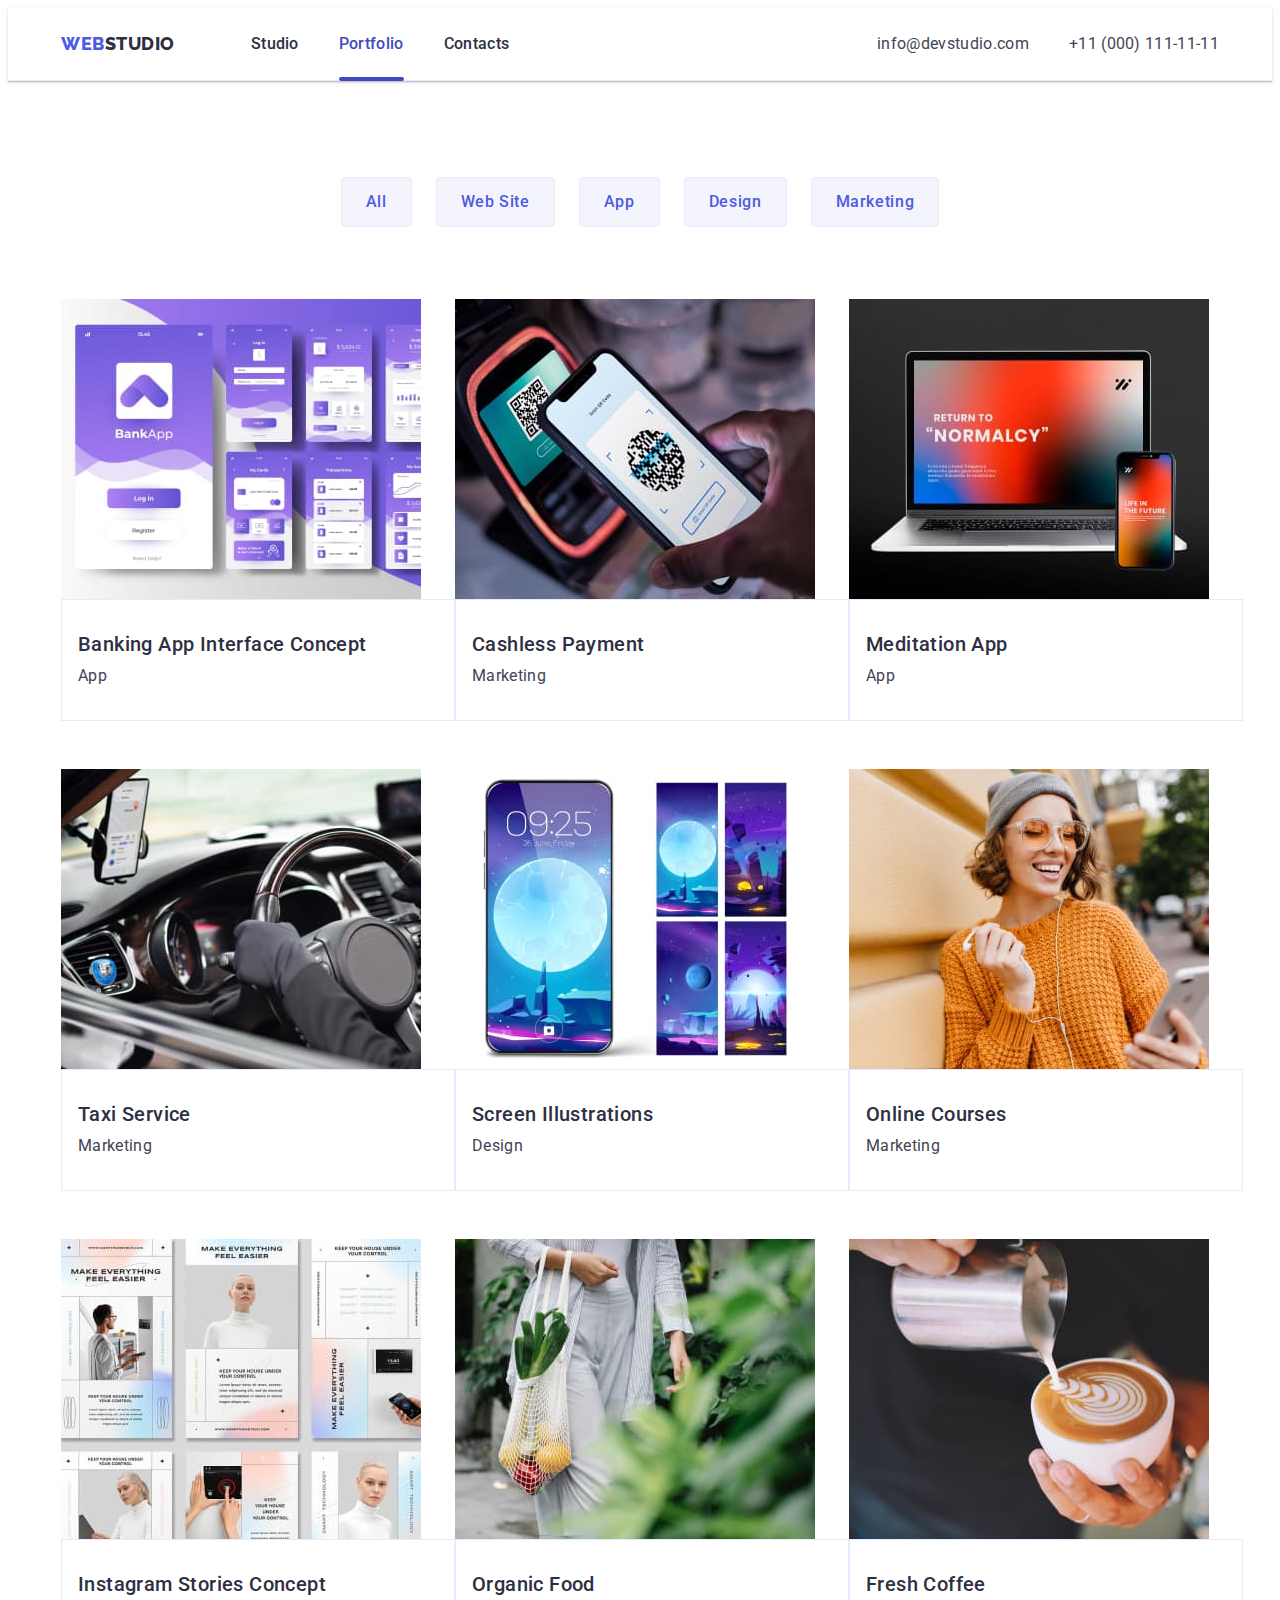
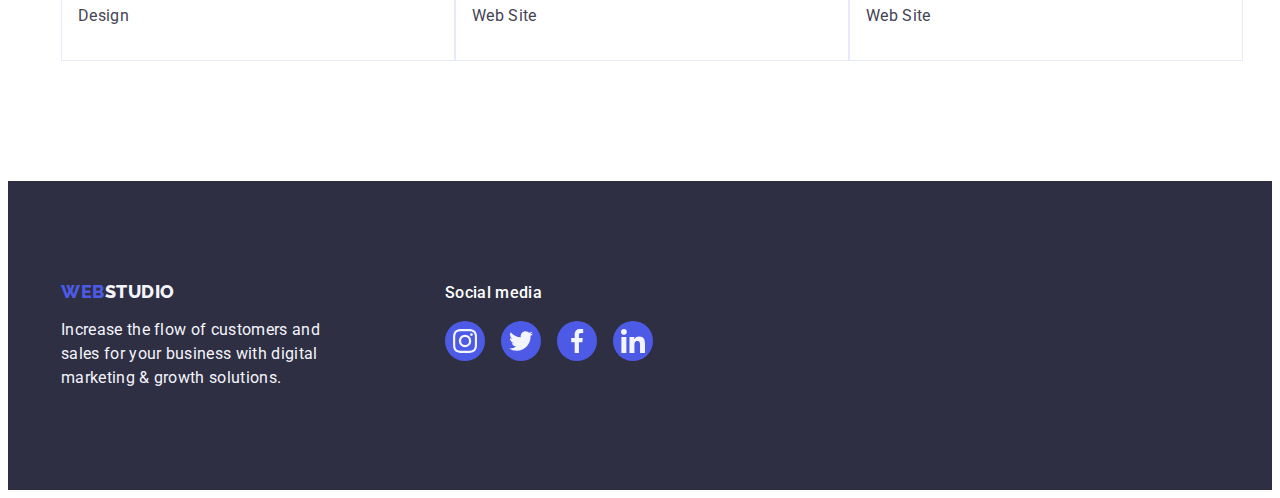
==== portfolio.html @ 0ab4fd33 "Initial commit" ====
<!DOCTYPE html>
<html lang="en">

<head>
    <meta charset="UTF-8">
    <meta http-equiv="X-UA-Compatible" content="IE=edge">
    <meta name="viewport" content="width=device-width, initial-scale=1.0">
    <title>Studio</title>
    <!-- Шрифти -->
    <link rel="preconnect" href="https://fonts.googleapis.com">
    <link rel="preconnect" href="https://fonts.gstatic.com" crossorigin>
    <link
        href="https://fonts.googleapis.com/css2?family=Raleway:wght@800&family=Roboto:wght@400;500;700;900&display=swap"
        rel="stylesheet">
    <!-- Нормалізатор стилів -->
    <link rel="stylesheet" href="https://cdnjs.cloudflare.com/ajax/libs/modern-normalize/2.0.0/modern-normalize.min.css"
        integrity="sha512-4xo8blKMVCiXpTaLzQSLSw3KFOVPWhm/TRtuPVc4WG6kUgjH6J03IBuG7JZPkcWMxJ5huwaBpOpnwYElP/m6wg=="
        crossorigin="anonymous" referrerpolicy="no-referrer">
    <link rel="stylesheet" href="./css/styles.css">
</head>

<body>
    <!-- HEADER -->
    <header class="header">
        <div class="container header-container">
            <nav class="header-navigation">
                <a class="logo-link link" href="./index.html">Web<span class="studio-logo">Studio</span></a>
                <ul class="navigation-list list">
                    <li class="navigation-item"><a class="navigation-link link" href="./index.html">Studio</a></li>
                    <li class="navigation-item"><a class="navigation-link link current"
                            href="./portfolio.html">Portfolio</a>
                    </li>
                    <li class="navigation-item"><a class="navigation-link link" href="">Contacts</a></li>
                </ul>
            </nav>
            <address class="address">
                <ul class="address-list list">
                    <li class="address-item"><a class="address-link link"
                            href="mailto:info@devstudio.com">info@devstudio.com</a>
                    </li>
                    <li class="address-item"><a class="address-link link" href="tel:+110001111111">+11 (000)
                            111-11-11</a>
                    </li>
                </ul>
            </address>
        </div>
    </header>

    <main>
        <section class="section-portfolio">
            <div class="container">
                <h1 class="visually-hidden">Our Portfolio</h1>
                <ul class="button-portfolio-list list">
                    <li class="button-portfolio-item"><button class="button-portfolio" type="button">All</button>
                    </li>
                    <li class="button-portfolio-item"><button class="button-portfolio" type="button">Web Site</button>
                    </li>
                    <li class="button-portfolio-item"><button class="button-portfolio" type="button">App</button>
                    </li>
                    <li class="button-portfolio-item"><button class="button-portfolio" type="button">Design</button>
                    </li>
                    <li class="button-portfolio-item"><button class="button-portfolio" type="button">Marketing</button>
                    </li>
                </ul>

                <!-- Portfolio projects list -->
                <ul class="portfolio-list list">
                    <li class="portfolio-item">
                        <a href="" class="portfolio-link link">
                            <div class="portfolio-cover-block">
                                <img src="./images/images-2/banking.jpg" alt="Banking App" width="360" height="300">
                                <p class="portfolio-cover-text">14 Stylish and User-Friendly App Design Concepts · Task
                                    Manager App · Calorie Tracker
                                    App
                                    · Exotic Fruit Ecommerce App ·
                                    Cloud Storage App</p>
                            </div>

                            <div class="portfolio-info">
                                <h2 class="portfolio-title">Banking App Interface Concept</h2>
                                <p class="portfolio-description">App</p>
                            </div>
                        </a>
                    </li>

                    <li class="portfolio-item">
                        <a href="" class="portfolio-link link">
                            <div class="portfolio-cover-block">
                                <img src="./images/images-2/cashless.jpg" alt="Cashless Payment" width="360"
                                    height="300">
                                <p class="portfolio-cover-text">14 Stylish and User-Friendly App Design Concepts · Task
                                    Manager App · Calorie Tracker
                                    App
                                    · Exotic Fruit Ecommerce App ·
                                    Cloud Storage App</p>
                            </div>

                            <div class="portfolio-info">
                                <h2 class="portfolio-title">Cashless Payment</h2>
                                <p class="portfolio-description">Marketing</p>
                            </div>
                        </a>
                    </li>

                    <li class="portfolio-item">
                        <a href="" class="portfolio-link link">
                            <div class="portfolio-cover-block">
                                <img src="./images/images-2/meditation.jpg" alt="Meditation App" width="360"
                                    height="300">
                                <p class="portfolio-cover-text">14 Stylish and User-Friendly App Design Concepts · Task
                                    Manager App · Calorie Tracker
                                    App
                                    · Exotic Fruit Ecommerce App ·
                                    Cloud Storage App</p>
                            </div>

                            <div class="portfolio-info">
                                <h2 class="portfolio-title">Meditation App</h2>
                                <p class="portfolio-description">App</p>
                            </div>
                        </a>
                    </li>

                    <li class="portfolio-item">
                        <a href="" class="portfolio-link link">
                            <div class="portfolio-cover-block">
                                <img src="./images/images-2/taxi.jpg" alt="Taxi Service" width="360" height="300">
                                <p class="portfolio-cover-text">14 Stylish and User-Friendly App Design Concepts · Task
                                    Manager App · Calorie Tracker
                                    App
                                    · Exotic Fruit Ecommerce App ·
                                    Cloud Storage App</p>
                            </div>

                            <div class="portfolio-info">
                                <h2 class="portfolio-title">Taxi Service</h2>
                                <p class="portfolio-description">Marketing</p>
                            </div>
                        </a>
                    </li>

                    <li class="portfolio-item">
                        <a href="" class="portfolio-link link">
                            <div class="portfolio-cover-block">
                                <img src="./images/images-2/screen.jpg" alt="Screen Illustrations" width="360"
                                    height="300">
                                <p class="portfolio-cover-text">14 Stylish and User-Friendly App Design Concepts · Task
                                    Manager App · Calorie Tracker
                                    App
                                    · Exotic Fruit Ecommerce App ·
                                    Cloud Storage App</p>
                            </div>

                            <div class="portfolio-info">
                                <h2 class="portfolio-title">Screen Illustrations</h2>
                                <p class="portfolio-description">Design</p>
                            </div>
                        </a>
                    </li>

                    <li class="portfolio-item">
                        <a href="" class="portfolio-link link">
                            <div class="portfolio-cover-block">
                                <img src="./images/images-2/online.jpg" alt="Online Courses" width="360" height="300">
                                <p class="portfolio-cover-text">14 Stylish and User-Friendly App Design Concepts · Task
                                    Manager App · Calorie Tracker
                                    App
                                    · Exotic Fruit Ecommerce App ·
                                    Cloud Storage App</p>
                            </div>

                            <div class="portfolio-info">
                                <h2 class="portfolio-title">Online Courses</h2>
                                <p class="portfolio-description">Marketing</p>
                            </div>
                        </a>
                    </li>

                    <li class="portfolio-item">
                        <a href="" class="portfolio-link link">
                            <div class="portfolio-cover-block">
                                <img src="./images/images-2/instagram-stories.jpg" alt="Instagram Stories Concept"
                                    width="360" height="300">
                                <p class="portfolio-cover-text">14 Stylish and User-Friendly App Design Concepts · Task
                                    Manager App · Calorie Tracker
                                    App
                                    · Exotic Fruit Ecommerce App ·
                                    Cloud Storage App</p>
                            </div>

                            <div class="portfolio-info">
                                <h2 class="portfolio-title">Instagram Stories Concept</h2>
                                <p class="portfolio-description">Design</p>
                            </div>
                        </a>
                    </li>

                    <li class="portfolio-item">
                        <a href="" class="portfolio-link link">
                            <div class="portfolio-cover-block">
                                <img src="./images/images-2/organic-food.jpg" alt="Organic Food" width="360"
                                    height="300">
                                <p class="portfolio-cover-text">14 Stylish and User-Friendly App Design Concepts · Task
                                    Manager App · Calorie Tracker
                                    App
                                    · Exotic Fruit Ecommerce App ·
                                    Cloud Storage App</p>
                            </div>

                            <div class="portfolio-info">
                                <h2 class="portfolio-title">Organic Food</h2>
                                <p class="portfolio-description">Web Site</p>
                            </div>
                        </a>
                    </li>

                    <li class="portfolio-item">
                        <a href="" class="portfolio-link link">
                            <div class="portfolio-cover-block">
                                <img src="./images/images-2/fresh-coffee.jpg" alt="Fresh Coffeed" width="360"
                                    height="300">
                                <p class="portfolio-cover-text">14 Stylish and User-Friendly App Design Concepts · Task
                                    Manager App · Calorie Tracker
                                    App
                                    · Exotic Fruit Ecommerce App ·
                                    Cloud Storage App</p>
                            </div>

                            <div class="portfolio-info">
                                <h2 class="portfolio-title">Fresh Coffee</h2>
                                <p class="portfolio-description">Web Site</p>
                            </div>
                        </a>
                    </li>
                </ul>
            </div>
        </section>
    </main>

    <footer class="footer">
        <div class="container footer-container">
            <div class="footer-box">
                <a class="logo-footer-link link" href="./index.html">Web<span
                        class="studio-logo-footer">Studio</span></a>
                <p class="text-footer">
                    Increase the flow of customers and
                    sales for your business with digital
                    marketing & growth solutions.
                </p>
            </div>


            <div class="footer-icons-container">
                <p class="footer-subtitle">Social media</p>
                <ul class="footer-media-list list">
                    <li class="footer-item">
                        <a class="footer-link link" href="">
                            <svg class="footer-icons" width="24" height="24">
                                <use href="./images/icons.svg#icon-instagram"></use>
                            </svg>
                        </a>
                    </li>
                    <li class="footer-item">
                        <a class="footer-link link" href="">
                            <svg class="footer-icons" width="24" height="24">
                                <use href="./images/icons.svg#icon-twitter"></use>
                            </svg>
                        </a>
                    </li>
                    <li class="footer-item">
                        <a class="footer-link link" href="">
                            <svg class="footer-icons" width="24" height="24">
                                <use href="./images/icons.svg#icon-facebook"></use>
                            </svg>
                        </a>
                    </li>
                    <li class="footer-item">
                        <a class="footer-link link" href="">
                            <svg class="footer-icons" width="24" height="24">
                                <use href="./images/icons.svg#icon-linkedin"></use>
                            </svg>
                        </a>
                    </li>
                </ul>
            </div>
        </div>
    </footer>

</body>

</html>
---- css/styles.css ----
:root {
  --primary-color: #4d5ae5;
  --ocean-color: #404bbf;
  --navy-blue-color: #2e2f42;
  --body-text-color: #434455;
  --white-color: #ffffff;
  --cloud-color: #f4f4fd;
  --accent-color: #e7e9fc;
}

body {
  font-family: "Roboto", sans-serif;
  color: var(--body-text-color);
  background-color: var(--white-color);
}
.link {
  text-decoration: none;
}
.list {
  list-style: none;
}
p,
h1,
h2,
h3,
h4,
h5,
h6 {
  margin-top: 0;
  margin-bottom: 0;
}
ul {
  margin-top: 0;
  margin-bottom: 0;
  padding-left: 0;
}
img {
  display: block;
  max-width: 100%;
}
.container {
  width: 100%;
  max-width: 1158px;
  padding-left: 15px;
  padding-right: 15px;
  margin: 0 auto;
}
/*---------------------------------Header--------------------------------*/
.header {
  border-bottom: 1px solid #e7e9fc;
  height: 72px;
  box-shadow: 0px 2px 1px rgba(46, 47, 66, 0.08),
    0px 1px 1px rgba(46, 47, 66, 0.16), 0px 1px 6px rgba(46, 47, 66, 0.08);
}
.header-container {
  display: flex;
  align-items: center;
}
.header-navigation {
  display: flex;
  align-items: center;
  margin-right: auto;
}
.logo-link {
  font-family: "Raleway", sans-serif;
  text-transform: uppercase;
  color: var(--primary-color);
  font-weight: 800;
  font-size: 18px;
  line-height: 1.17;
  letter-spacing: 0.03em;
  margin-right: 76px;
}
.studio-logo {
  color: var(--navy-blue-color);
}
.navigation-list {
  display: flex;
  gap: 40px;
}
.navigation-link {
  font-weight: 500;
  font-size: 16px;
  line-height: 1.5;
  color: var(--navy-blue-color);
  letter-spacing: 0.02em;
  padding: 24px 0;
  display: block;
  transition: color 250ms cubic-bezier(0.4, 0, 0.2, 1);
}
.navigation-link:hover,
.navigation-link:focus {
  color: var(--ocean-color);
}
.current {
  position: relative;
  color: var(--ocean-color);
}
.current::after {
  content: "";
  position: absolute;
  left: 0;
  bottom: -1px;
  width: 100%;
  height: 4px;
  background-color: var(--ocean-color);
  border-radius: 2px;
}
.address {
  font-style: normal;
  display: flex;
  gap: 40px;
  padding: 24px 0;
}
.address-list {
  display: flex;
  gap: 40px;
}
.address-link {
  font-style: normal;
  font-size: 16px;
  line-height: 1.5;
  color: var(--body-text-color);
  letter-spacing: 0.02em;
  transition: color 250ms cubic-bezier(0.4, 0, 0.2, 1);
}
.address-link:hover,
.address-link:focus {
  color: var(--ocean-color);
}

/* ------------------------Main-------------------------- */
.section-one {
  background-color: var(--navy-blue-color);
  background-image: linear-gradient(
      rgba(46, 47, 66, 0.7),
      rgba(46, 47, 66, 0.7)
    ),
    url(../images/people-office.jpg);
  background-repeat: no-repeat;
  background-position: center;
  background-size: cover;
  padding: 188px 0;
  height: 600px;
  max-width: 1440px;
  margin-left: auto;
  margin-right: auto;
}

.main-title {
  font-size: 56px;
  color: var(--white-color);
  line-height: 1.07;
  letter-spacing: 0.02em;
  text-align: center;
  max-width: 496px;
  margin-left: auto;
  margin-right: auto;
  margin-bottom: 48px;
}

.button-studio {
  font-family: "Roboto", sans-serif;
  font-weight: 500;
  background-color: var(--primary-color);
  line-height: 1.5;
  letter-spacing: 0.04em;
  color: var(--white-color);
  cursor: pointer;
  display: block;
  width: 169px;
  min-width: 169px;
  height: 56px;
  border: none;
  border-radius: 4px;
  margin-left: auto;
  margin-right: auto;
  transition: background-color 250ms cubic-bezier(0.4, 0, 0.2, 1);
}

.button-studio:hover,
.button-studio:focus {
  background-color: var(--ocean-color);
}

/* ----------------------SECTION_02----------------------- */
.section-two {
  padding: 120px 0;
}
.visually-hidden {
  position: absolute;
  width: 1px;
  height: 1px;
  margin: -1px;
  border: 0;
  padding: 0;
  white-space: nowrap;
  clip-path: inset(100%);
  clip: rect(0 0 0 0);
  overflow: hidden;
}
.features-list {
  display: flex;
  gap: 24px;
}
.features-list-item {
  width: calc((100% - 72px) / 4);
}
.main-fon-icon {
  display: flex;
  gap: 24px;
  max-width: 264px;
  height: 112px;
  background-color: var(--cloud-color);
  align-items: center;
  justify-content: center;
  margin-bottom: 8px;
  border-radius: 4px;
}
.features-icons {
}
.title-three {
  font-weight: 500;
  font-size: 20px;
  line-height: 1.2;
  color: var(--navy-blue-color);
  letter-spacing: 0.02em;
  margin-bottom: 8px;
}

.features-text {
  font-size: 16px;
  line-height: 1.5;
  color: var(--body-text-color);
  letter-spacing: 0.02em;
}

/* --------------------------------SECTION_03------------------------------- */
.section-tree {
  padding-bottom: 120px;
  text-align: center;
}
.title-two {
  font-size: 36px;
  text-transform: capitalize;
  color: var(--navy-blue-color);
  line-height: 1.11;
  letter-spacing: 0.02em;
  text-align: center;
  margin-bottom: 72px;
}
.our-work-list {
  display: flex;
  gap: 24px;
}
.our-work-item {
  width: calc((100% - 24px * 2) / 3);
}
/* ---------------------------------SECTION_04--------------------------------- */
.section-four {
  background-color: var(--cloud-color);
  padding: 120px 0;
}
.members-list {
  display: flex;
  gap: 24px;
}
.members-list-item {
  background-color: var(--white-color);
  width: calc((100% - 24px * 3) / 4);
  border-radius: 0px 0px 4px 4px;
  box-shadow: 0px 1px 6px rgba(46, 47, 66, 0.08),
    0px 1px 1px rgba(46, 47, 66, 0.16), 0px 2px 1px rgba(46, 47, 66, 0.08);
}
.members-list-box {
  padding: 32px 0;
}
.members-name {
  font-weight: 500;
  font-size: 20px;
  line-height: 1.2;
  color: var(--navy-blue-color);
  letter-spacing: 0.02em;
  text-align: center;
  margin-bottom: 8px;
}

.members-position {
  font-size: 16px;
  line-height: 1.5;
  color: var(--body-text-color);
  letter-spacing: 0.02em;
  text-align: center;
  /* margin-top: 8px; */
  margin-bottom: 8px;
}
.members-media-list {
  display: flex;
  gap: 24px;
  justify-content: center;
}
.members-item {
  height: 40px;
  width: 40px;
}
.media-link {
  height: 100%;
  width: 100%;
  background-color: var(--primary-color);
  border-radius: 50%;
  display: flex;
  text-align: center;
  justify-content: center;
  align-items: center;
  transition: background-color 250ms cubic-bezier(0.4, 0, 0.2, 1);
}
.media-link:hover,
.media-link:focus {
  background-color: var(--ocean-color);
}
.media-icons {
  fill: var(--cloud-color);
}
/* ----------------------------SECTION_05-------------------------------------- */
.section-five {
  padding: 120px 0;
}
.customers-list {
  display: flex;
  gap: 24px;
  justify-content: center;
}
.customers-link-item {
  height: 88px;
  width: 56px;
  width: calc((100% - 120px) / 6);
}
.customers-link {
  height: 100%;
  width: 100%;
  border: 1px solid #8e8f99;
  display: flex;
  text-align: center;
  justify-content: center;
  align-items: center;
  border: 1px solid #8e8f99;
  border-radius: 4px;
  background-color: var(--white-color);
  transition: border-color 250ms cubic-bezier(0.4, 0, 0.2, 1),
    color 250ms cubic-bezier(0.4, 0, 0.2, 1);
  color: #8e8f99;
}
.customers-link:hover,
.customers-link:focus {
  border: 1px solid var(--ocean-color);
  color: #404bbf;
}
.customers-link:hover .customers-icons,
.customers-link:focus .customers-icons {
  fill: var(--ocean-color);
}
.customers-icons {
  /* fill: #8e8f99; */
  transition: fill 250ms cubic-bezier(0.4, 0, 0.2, 1);
  fill: currentColor;
}
/* --------------------------------------FOOTER----------------------------------*/
.footer {
  background-color: var(--navy-blue-color);
  padding: 100px 0;
}
.footer-container {
  display: flex;
  align-items: baseline;
}
.footer-box {
  margin-right: 120px;
  /* display: flex; */
}
.logo-footer-link {
  font-family: "Raleway", sans-serif;
  font-weight: 800;
  font-size: 18px;
  line-height: 1.17;
  letter-spacing: 0.03em;
  text-transform: uppercase;
  color: var(--primary-color);
  display: flex;
  display: inline-block;
  margin-bottom: 16px;
}
.studio-logo-footer {
  color: var(--cloud-color);
}
.text-footer {
  font-size: 16px;
  line-height: 1.5;
  color: var(--cloud-color);
  letter-spacing: 0.02em;
  max-width: 264px;
}
.footer-icons-container {
  margin-right: 120px;
}
.footer-subtitle {
  font-weight: 500;
  font-size: 16px;
  line-height: 1.5;
  color: var(--white-color);
  letter-spacing: 0.02em;
  margin-bottom: 16px;
}
.footer-media-list {
  display: flex;
  gap: 16px;
  justify-content: center;
}
.footer-item {
  height: 40px;
  width: 40px;
}
.footer-link {
  height: 100%;
  width: 100%;
  background-color: var(--primary-color);
  border-radius: 50%;
  display: flex;
  text-align: center;
  justify-content: center;
  align-items: center;
  transition: background-color 250ms cubic-bezier(0.4, 0, 0.2, 1);
}
.footer-link:hover,
.footer-link:focus {
  background-color: #31d0aa;
}
.footer-icons {
  fill: var(--cloud-color);
}

/*------------------------------------------PORTFOLIO-------------------------------------*/
.section-portfolio {
  list-style: none;
  padding: 96px 0 120px 0;
}
.button-portfolio-list {
  display: flex;
  gap: 24px;
  margin-bottom: 72px;
  justify-content: center;
}
.button-portfolio {
  font-family: "Roboto", sans-serif;
  font-weight: 500;
  font-size: 16px;
  line-height: 1.5;
  letter-spacing: 0.04em;
  color: var(--primary-color);
  background-color: var(--cloud-color);
  cursor: pointer;
  border: 1px solid var(--accent-color);
  border-radius: 4px;
  padding: 12px 24px;
  transition: color 250ms cubic-bezier(0.4, 0, 0.2, 1),
    background-color 250ms cubic-bezier(0.4, 0, 0.2, 1),
    border-color 250ms cubic-bezier(0.4, 0, 0.2, 1),
    box-shadow 250ms cubic-bezier(0.4, 0, 0.2, 1);
}
.button-portfolio:hover,
.button-portfolio:focus {
  color: var(--white-color);
  background-color: var(--ocean-color);
  border: 1px solid transparent;
  box-shadow: 0px 3px 1px rgba(0, 0, 0, 0.1), 0px 2px 1px rgba(0, 0, 0, 0.08),
    0px 2px 2px rgba(0, 0, 0, 0.12);
}
/* <!--------------------------------------Portfolio projects list -----------------------------------> */
.portfolio-list {
  list-style: none;
  display: flex;
  flex-wrap: wrap;
  column-gap: 24px;
  row-gap: 48px;
}
.portfolio-item {
  width: calc((100% - 48px) / 3);
  background-color: var(--white-color);
}

.portfolio-item:hover .portfolio-cover-text {
  transform: translateY(0%);
}
.portfolio-link:focus .portfolio-cover-text {
  transform: translateY(0%);
}
.portfolio-link:hover,
.portfolio-link:focus {
  box-shadow: 0px 1px 6px rgba(46, 47, 66, 0.08),
    0px 1px 1px rgba(46, 47, 66, 0.16), 0px 2px 1px rgba(46, 47, 66, 0.08);
  border: 1px solid #e7e9fc;
}
.portfolio-link {
  display: block;
  /* box-shadow: 0px 1px 6px rgba(46, 47, 66, 0.08),
    0px 1px 1px rgba(46, 47, 66, 0.16), 0px 2px 1px rgba(46, 47, 66, 0.08);
  border: 1px solid #e7e9fc; */
  transition: box-shadow 250ms cubic-bezier(0.4, 0, 0.2, 1);
}

.portfolio-cover-block {
  position: relative;
  overflow: hidden;
}
.portfolio-cover-text {
  font-size: 16px;
  line-height: 1.5;
  letter-spacing: 0.02em;
  color: var(--cloud-color);
  background-color: var(--primary-color);
  position: absolute;
  top: 0;
  left: 0;
  padding: 40px 32px;
  transform: translateY(100%);
  transition: transform 250ms cubic-bezier(0.4, 0, 0.2, 1);
  width: 100%;
  height: 100%;
}
.portfolio-info {
  padding: 32px 16px;
  border: 1px solid var(--accent-color);
  width: 360px;
  border: 1px solid var(--accent-color);
  border-top: none;
  border: 1px solid #e7e9fc;
}
.portfolio-title {
  font-weight: 500;
  font-size: 20px;
  line-height: 1.2;
  color: var(--navy-blue-color);
  margin-bottom: 8px;
}

.portfolio-description {
  font-size: 16px;
  line-height: 1.5;
  color: var(--body-text-color);
  letter-spacing: 0.02em;
}
.portfolio-title {
  font-weight: 500;
  font-size: 20px;
  line-height: 1.2;
  letter-spacing: 0.02em;
  color: var(--navy-blue-color);
  margin-bottom: 8px;
}
/* <!-- Модальне вікно --> */
.backdrop {
  position: fixed;
  top: 0;
  z-index: 2;
  width: 100%;
  height: 100%;
  background-color: rgba(46, 47, 66, 0.4);
  transition: opacity 250ms cubic-bezier(0.4, 0, 0.2, 1),
    visibility 250ms cubic-bezier(0.4, 0, 0.2, 1);
}
.modal {
  position: absolute;
  top: 50%;
  left: 50%;
  transform: translate(-50%, -50%) scale(1);
  transition: transform 250ms cubic-bezier(0.4, 0, 0.2, 1);
  width: 408px;
  min-height: 584px;
  background-color: #fcfcfc;
  box-shadow: 0px 1px 1px rgba(0, 0, 0, 0.14), 0px 1px 3px rgba(0, 0, 0, 0.12),
    0px 2px 1px rgba(0, 0, 0, 0.2);
  border-radius: 4px;
  /* padding: 24px 360px 536px 24px; */
}
.backdrop.modal .is-hidden {
  transform: translate(-50%, -50%) scale(0);
}
.modal-button {
  position: absolute;
  right: 24px;
  top: 24px;
  width: 24px;
  height: 24px;
  border: 1px solid rgba(0, 0, 0, 0.1);
  background-color: transparent;
  border-radius: 50%;
  background-color: #e7e9fc;
  cursor: pointer;
  display: flex;
  align-items: center;
  justify-content: center;
  padding: 0;
  transition: background-color 250ms cubic-bezier(0.4, 0, 0.2, 1),
    border 250ms cubic-bezier(0.4, 0, 0.2, 1);
}
.modal-button:hover,
.modal-button:focus {
  background-color: var(--ocean-color);
  fill: var(--white-color);
  border: none;
}
.icon-modal {
  transition: fill 250ms cubic-bezier(0.4, 0, 0.2, 1);
}
.is-hidden {
  visibility: hidden;
  opacity: 0;
  pointer-events: none;
}
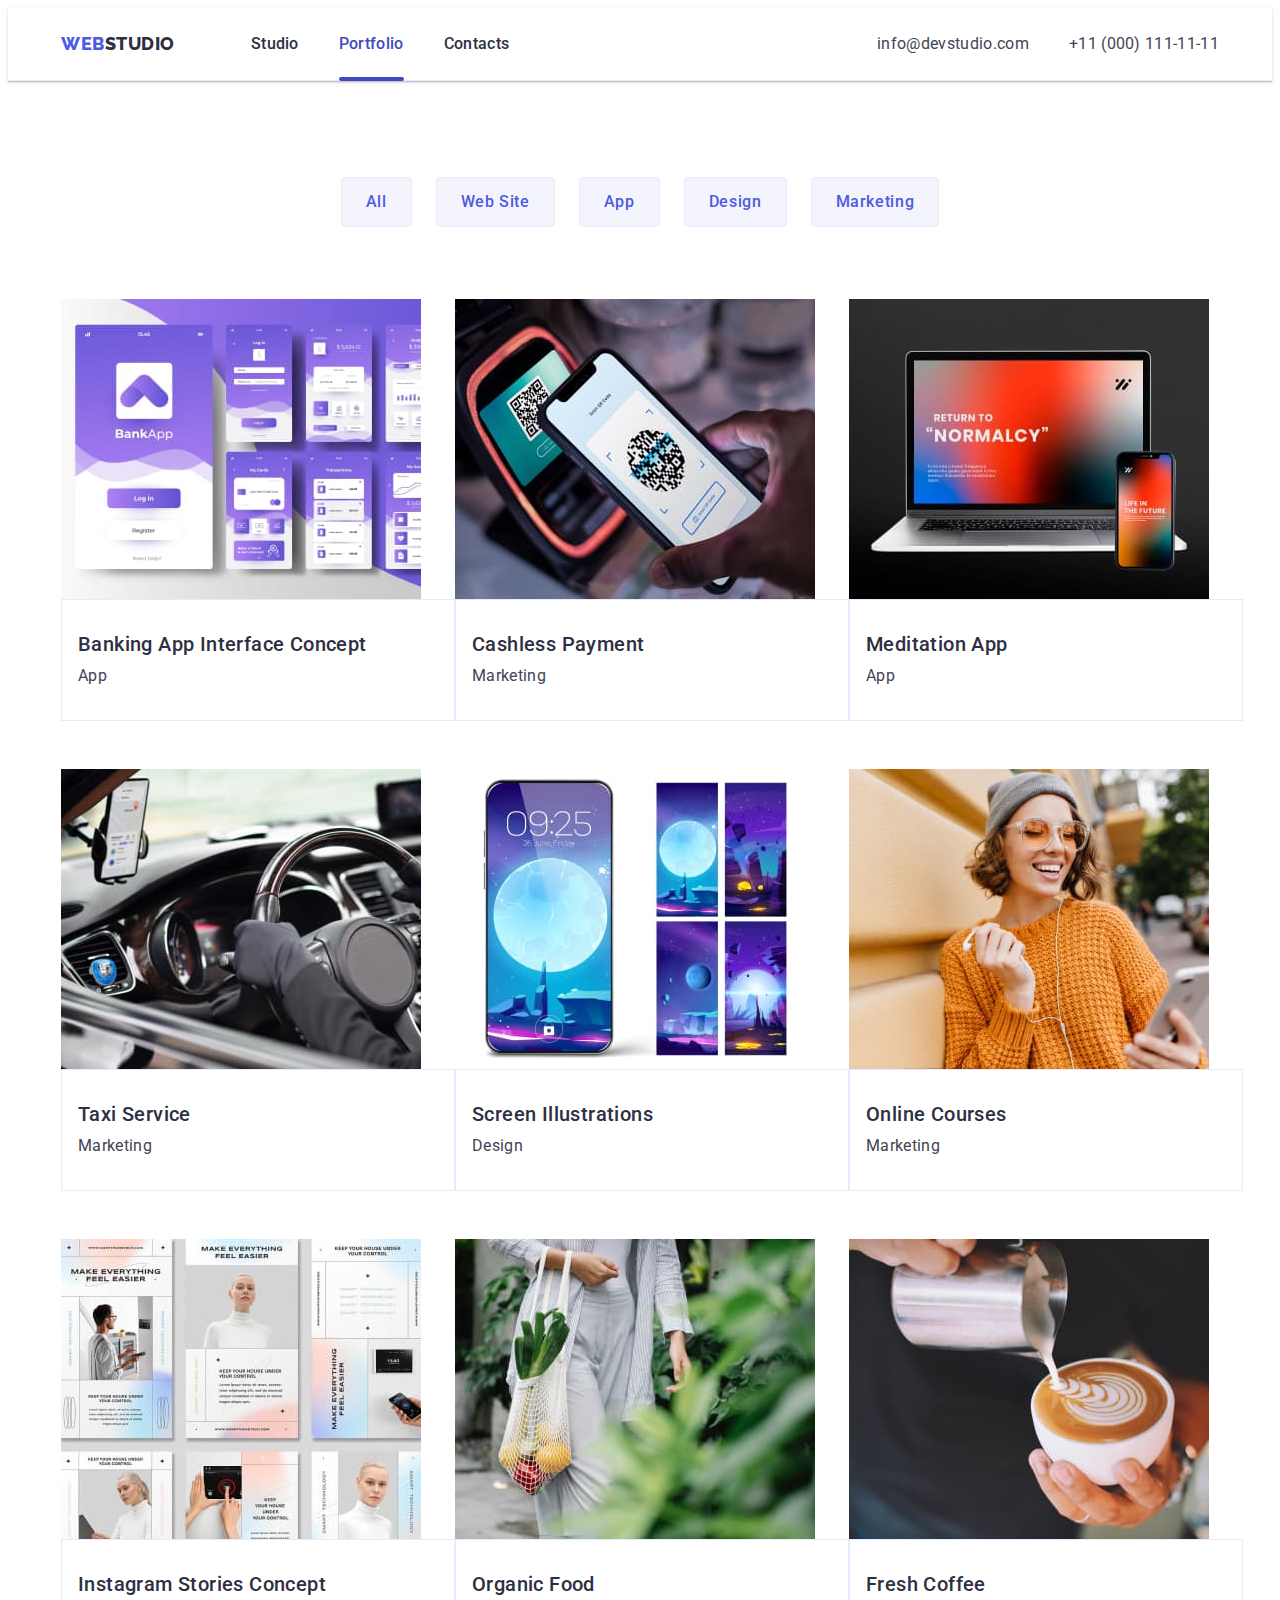
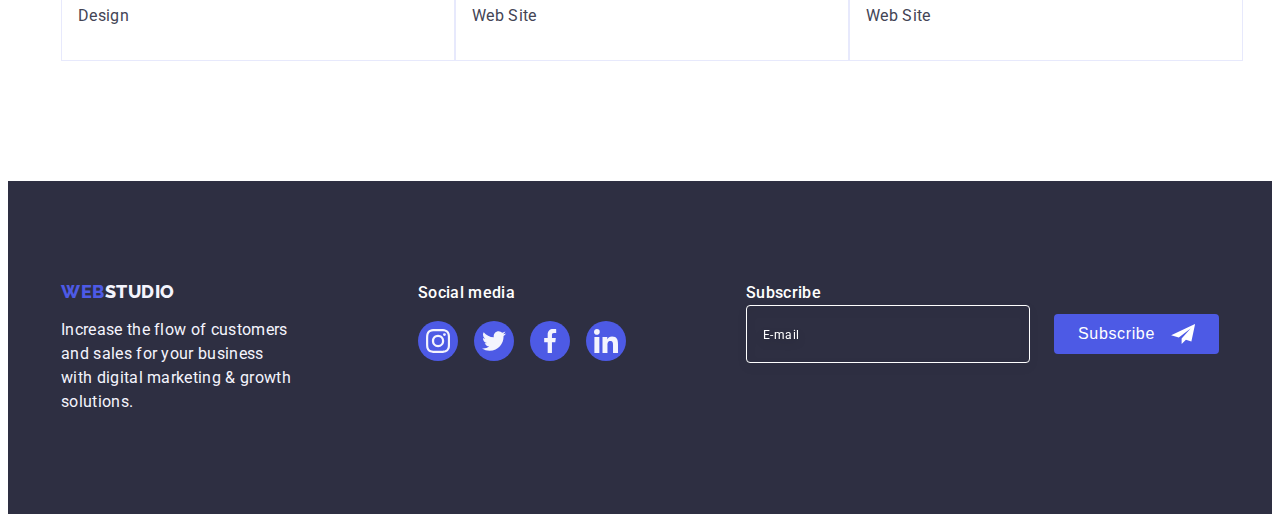
==== commit ac4aaa5e: "homework05-vsersion01" ====
--- a/portfolio.html
+++ b/portfolio.html
@@ -283,6 +283,21 @@
                     </li>
                 </ul>
             </div>
+            <div class="modal-footer">
+                <form class="footer-form">
+                    <label for="footer-email" class="label-title">Subscribe</label>
+
+                    <div class="footer-modal">
+                        <input type="email" name="footer-email" id="footer-email" class="footer-input"
+                            placeholder="E-mail">
+                        <button type="submit" class="footer-btn">Subscribe
+                            <svg class="icons-send" width="24" height="20">
+                                <use href="./images/icons.svg#icon-send"></use>
+                            </svg>
+                        </button>
+                    </div>
+                </form>
+            </div>
         </div>
     </footer>
 
--- a/css/styles.css
+++ b/css/styles.css
@@ -44,6 +44,10 @@
   padding-left: 15px;
   padding-right: 15px;
   margin: 0 auto;
+}
+
+input {
+  font-family: "Roboto", sans-serif;
 }
 /*---------------------------------Header--------------------------------*/
 .header {
@@ -437,7 +441,74 @@
 .footer-icons {
   fill: var(--cloud-color);
 }
-
+.modal-footer {
+}
+.footer-input {
+}
+.footer-form {
+}
+.label-title {
+  font-weight: 500;
+  font-size: 16px;
+  line-height: 1.5;
+  letter-spacing: 0.02em;
+  color: var(--white-color);
+  /* margin-bottom: 16px; */
+}
+.footer-modal {
+  display: flex;
+  justify-content: center;
+  align-items: center;
+  gap: 16px;
+}
+.footer-input {
+  width: 264px;
+  height: 40px;
+  border: 1px solid #ffffff;
+  border-radius: 4px;
+  filter: drop-shadow(0px 4px 4px rgba(0, 0, 0, 0.15));
+  background-color: transparent;
+  color: var(--white-color);
+  padding-left: 16px;
+  padding-top: 8px;
+  padding-bottom: 8px;
+  margin-right: 8px;
+  outline: transparent;
+  /* margin-top: 16px; */
+}
+.footer-input::placeholder {
+  font-size: 12px;
+  line-height: 2;
+  display: flex;
+  align-items: center;
+  letter-spacing: 0.04em;
+  color: var(--white-color);
+}
+.footer-btn {
+  min-width: 165px;
+  height: 40px;
+  font-weight: 500;
+  font-size: 16px;
+  line-height: 1.5;
+  letter-spacing: 0.04em;
+  color: var(--white-color);
+  background-color: var(--primary-color);
+  border-radius: 4px;
+  border: none;
+  cursor: pointer;
+  transition: background-color 250ms cubic-bezier(0.4, 0, 0.2, 1);
+  display: flex;
+  align-items: center;
+  justify-content: center;
+  gap: 16px;
+}
+.footer-btn:hover,
+.footer-btn:focus {
+  background-color: var(--ocean-color);
+}
+.icons-send {
+  fill: var(--white-color);
+}
 /*------------------------------------------PORTFOLIO-------------------------------------*/
 .section-portfolio {
   list-style: none;
@@ -579,7 +650,7 @@
   box-shadow: 0px 1px 1px rgba(0, 0, 0, 0.14), 0px 1px 3px rgba(0, 0, 0, 0.12),
     0px 2px 1px rgba(0, 0, 0, 0.2);
   border-radius: 4px;
-  /* padding: 24px 360px 536px 24px; */
+  padding: 24px;
 }
 .backdrop.modal .is-hidden {
   transform: translate(-50%, -50%) scale(0);
@@ -609,6 +680,7 @@
   border: none;
 }
 .icon-modal {
+  fill: var(--navy-blue-color);
   transition: fill 250ms cubic-bezier(0.4, 0, 0.2, 1);
 }
 .is-hidden {
@@ -616,3 +688,129 @@
   opacity: 0;
   pointer-events: none;
 }
+.modal-title {
+  font-weight: 500;
+  font-size: 16px;
+  line-height: 1.5;
+  text-align: center;
+  letter-spacing: 0.02em;
+  color: var(--navy-blue-color);
+  margin-bottom: 16px;
+  margin-top: 24 px;
+}
+.modal-form {
+}
+.modal-field {
+  margin-bottom: 8px;
+}
+.modal-label {
+  font-size: 12px;
+  line-height: 1.17;
+  letter-spacing: 0.04em;
+  color: #8e8f99;
+  display: inline-block;
+  margin-bottom: 4px;
+}
+.modal-input {
+  width: 100%;
+  height: 40px;
+  border: 1px solid rgba(46, 47, 66, 0.4);
+  border-radius: 4px;
+  background-color: transparent;
+  padding-left: 38px;
+  padding-right: 16px;
+  font-size: 12px;
+  line-height: 1.17;
+  letter-spacing: 0.04em;
+  outline: transparent;
+  transition: border-color 250ms cubic-bezier(0.4, 0, 0.2, 1);
+}
+.modal-input:focus {
+  border-color: var(--primary-color);
+}
+.modal-input:focus + .icons-input {
+  fill: var(--primary-color);
+}
+
+.input-wrap {
+  position: relative;
+}
+.icons-input {
+  fill: var(--navy-blue-color);
+  position: absolute;
+  left: 16px;
+  top: 50%;
+  transform: translateY(-50%);
+  transition: fill 250ms cubic-bezier(0.4, 0, 0.2, 1);
+}
+.modal-textarea {
+  width: 100%;
+  height: 120px;
+  border: 1px solid rgba(46, 47, 66, 0.4);
+  border-radius: 4px;
+  background-color: transparent;
+  padding-top: 8px;
+  padding-left: 16px;
+  padding-right: 16px;
+  /* margin-bottom: 16px; */
+  font-size: 12px;
+  line-height: 1.17;
+  letter-spacing: 0.04em;
+  outline: transparent;
+  resize: none;
+}
+.modal-textarea:focus {
+  border-color: var(--primary-color);
+}
+.input-check {
+}
+
+.check-text {
+  font-weight: 400;
+  font-size: 12px;
+  line-height: 1.17;
+  letter-spacing: 0.04em;
+  color: #8e8f99;
+  display: flex;
+  align-items: center;
+}
+.check-text span {
+  width: 16px;
+  height: 16px;
+  border: 1px solid rgba(46, 47, 66, 0.4);
+  border-radius: 2px;
+  margin-right: 8px;
+  display: flex;
+  align-items: center;
+  justify-content: center;
+  fill: transparent;
+}
+.check-text a {
+  color: var(--primary-color);
+  text-decoration: underline;
+}
+.input-check:checked + .check-text span {
+  background-color: var(--ocean-color);
+  border: none;
+  fill: var(--cloud-color);
+}
+.input-check:focus + .check-text span {
+  border-color: var(--ocean-color);
+}
+.modal-send-btn {
+  font-weight: 500;
+  font-size: 16px;
+  line-height: 1.5;
+  color: var(--white-color);
+  padding: 16px 32px;
+  border-radius: 4px;
+  background-color: var(--primary-color);
+  box-shadow: 0px 4px 4px rgba(0, 0, 0, 0.15);
+  border: none;
+  cursor: pointer;
+  transition: background-color 250ms cubic-bezier(0.4, 0, 0.2, 1);
+}
+.modal-send-btn:hover,
+.modal-send-btn:focus {
+  background-color: var(--ocean-color);
+}
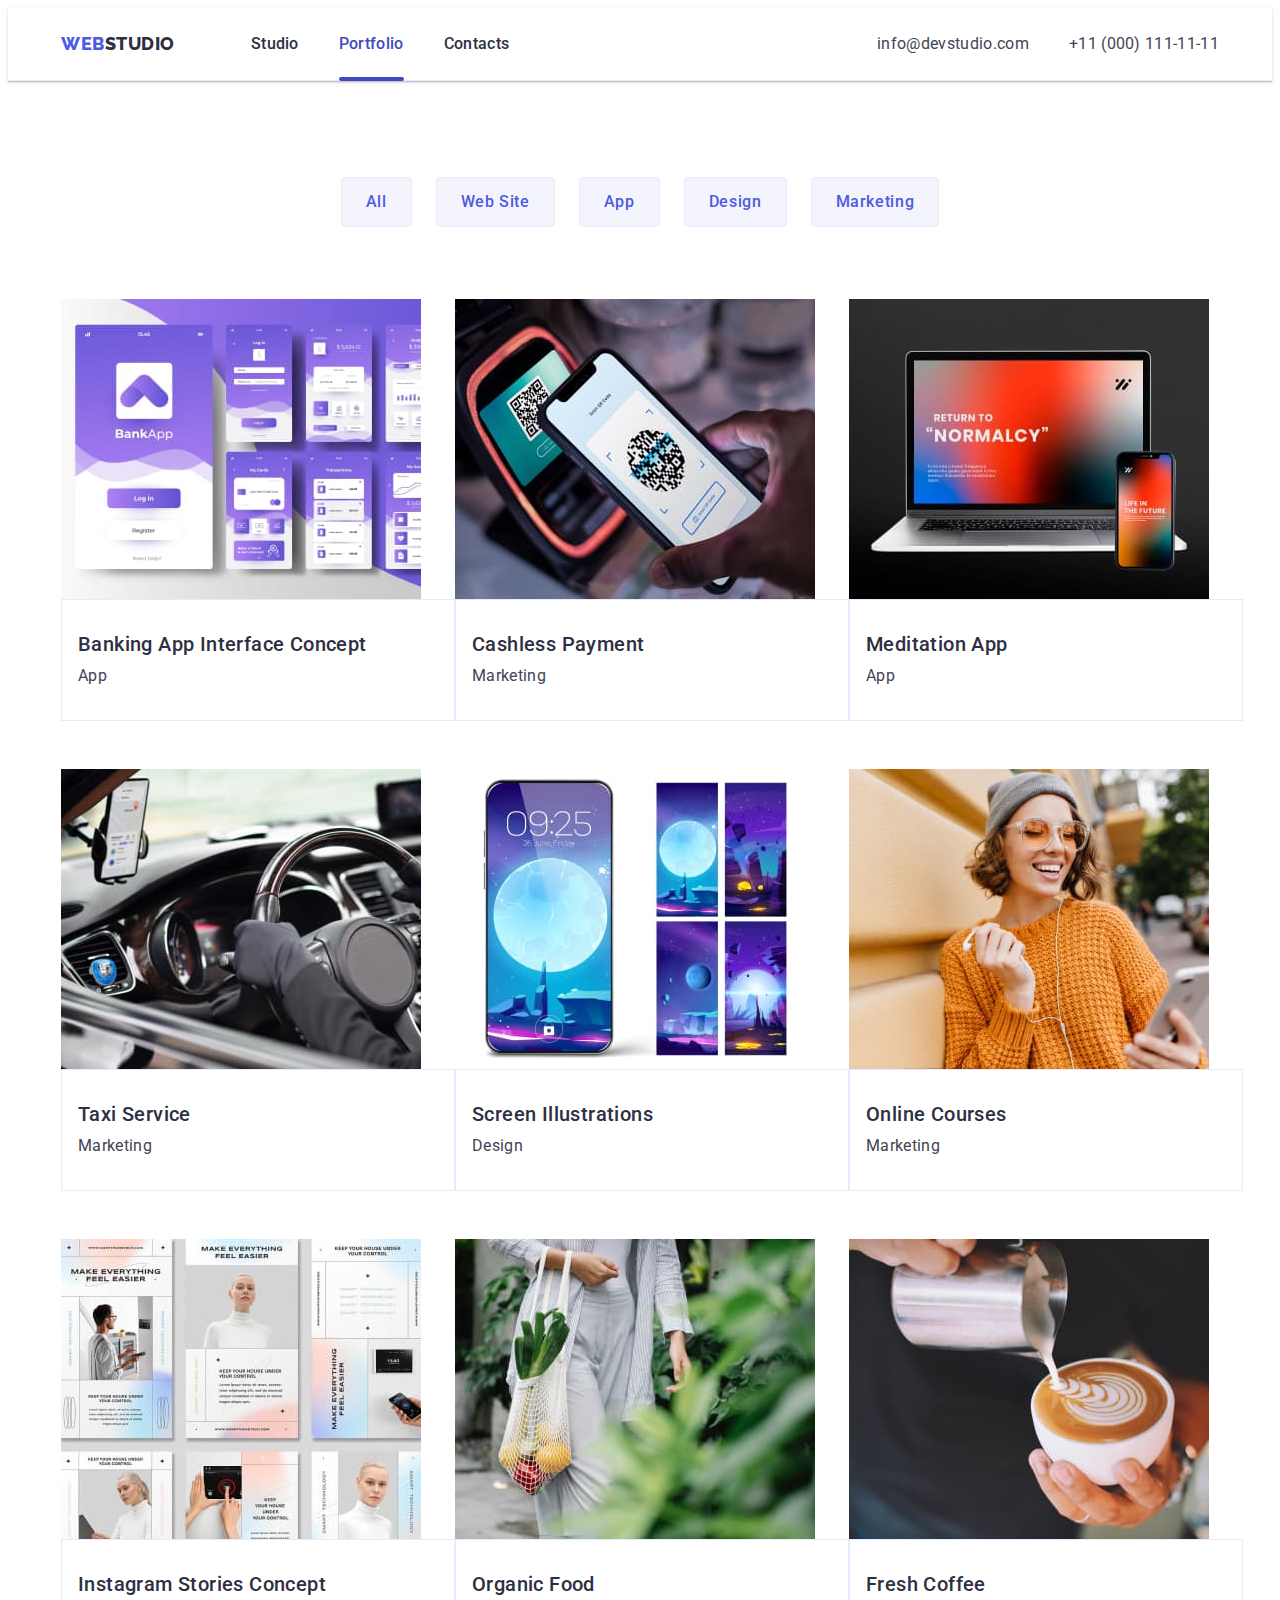
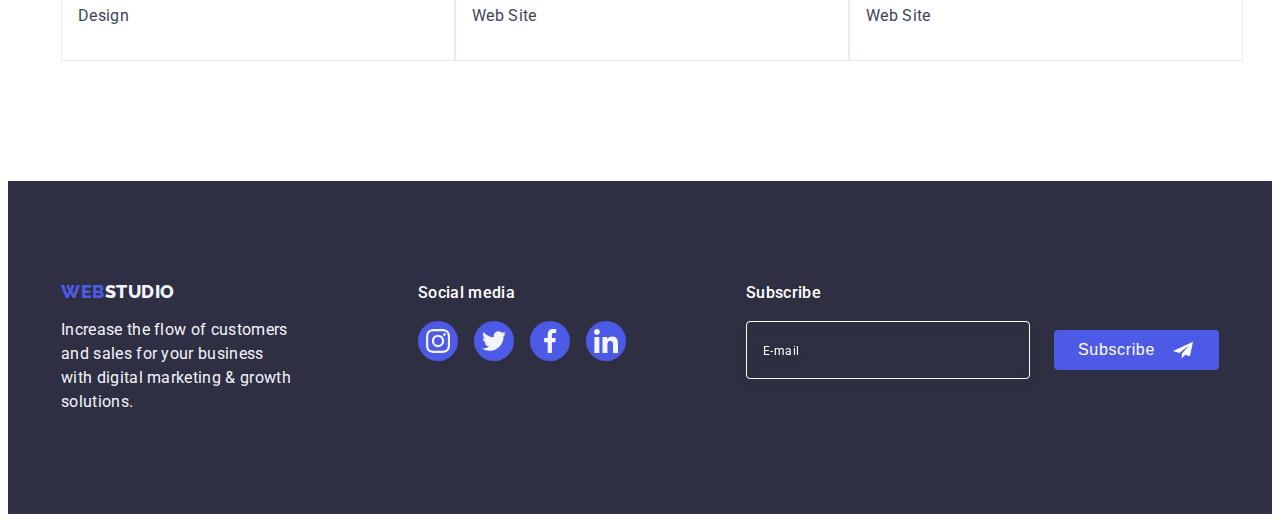
==== commit 3ea67d8c: "hw-03" ====
--- a/portfolio.html
+++ b/portfolio.html
@@ -284,12 +284,11 @@
                 </ul>
             </div>
             <div class="modal-footer">
+                <p class="label-title">Subscribe</p>
                 <form class="footer-form">
-                    <label for="footer-email" class="label-title">Subscribe</label>
-
                     <div class="footer-modal">
-                        <input type="email" name="footer-email" id="footer-email" class="footer-input"
-                            placeholder="E-mail">
+                        <label>
+                            <input type="email" name="footer-email" class="footer-input" placeholder="E-mail"> </label>
                         <button type="submit" class="footer-btn">Subscribe
                             <svg class="icons-send" width="24" height="20">
                                 <use href="./images/icons.svg#icon-send"></use>
--- a/css/styles.css
+++ b/css/styles.css
@@ -446,14 +446,17 @@
 .footer-input {
 }
 .footer-form {
+  display: flex;
+  gap: 24px;
 }
 .label-title {
+  display: block;
   font-weight: 500;
   font-size: 16px;
   line-height: 1.5;
   letter-spacing: 0.02em;
   color: var(--white-color);
-  /* margin-bottom: 16px; */
+  margin-bottom: 16px;
 }
 .footer-modal {
   display: flex;
@@ -650,7 +653,10 @@
   box-shadow: 0px 1px 1px rgba(0, 0, 0, 0.14), 0px 1px 3px rgba(0, 0, 0, 0.12),
     0px 2px 1px rgba(0, 0, 0, 0.2);
   border-radius: 4px;
-  padding: 24px;
+  padding-top: 72px;
+  padding-left: 24px;
+  padding-right: 24px;
+  padding-bottom: 24px;
 }
 .backdrop.modal .is-hidden {
   transform: translate(-50%, -50%) scale(0);
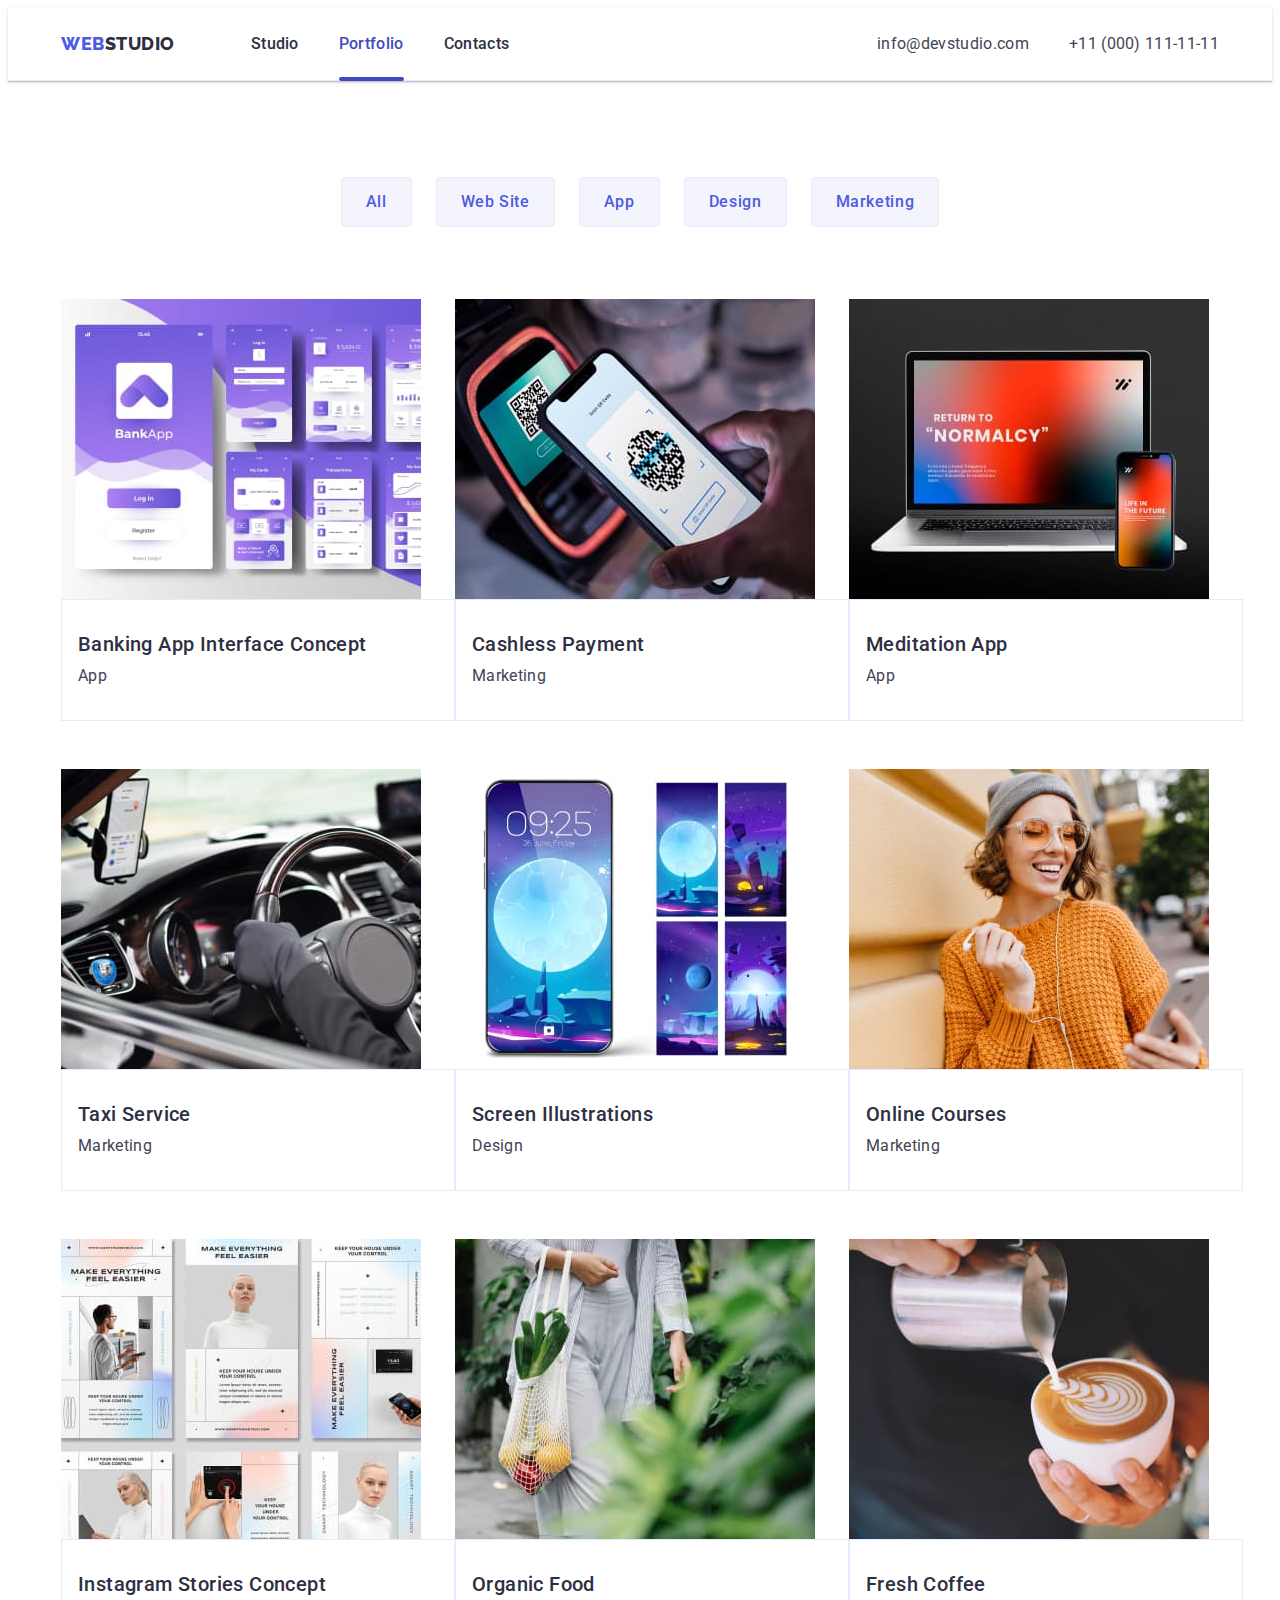
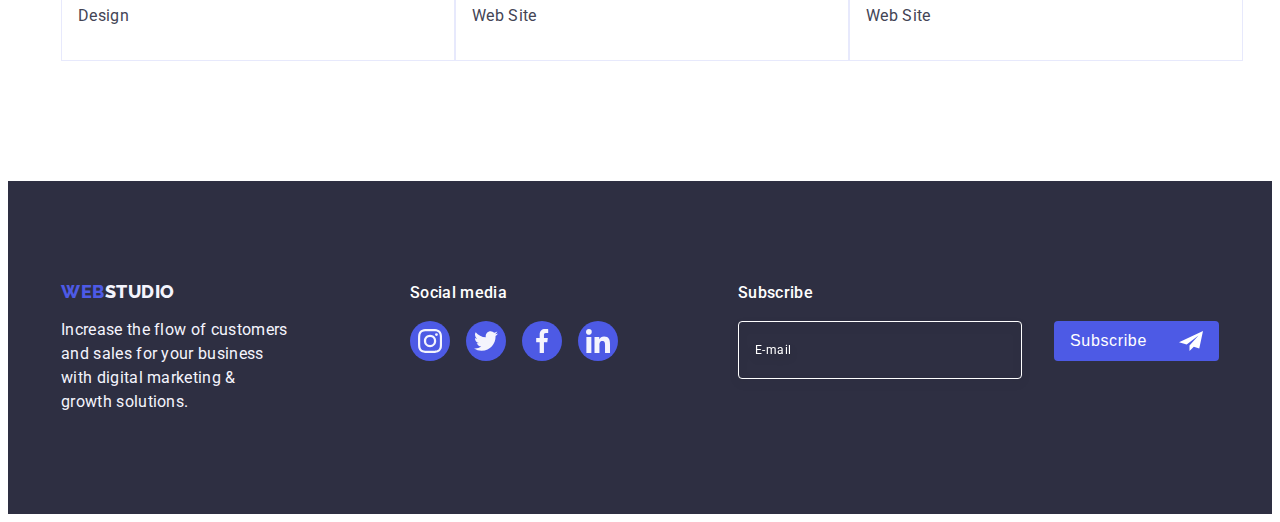
==== commit b96aab4a: "hw-version04" ====
--- a/portfolio.html
+++ b/portfolio.html
@@ -286,15 +286,14 @@
             <div class="modal-footer">
                 <p class="label-title">Subscribe</p>
                 <form class="footer-form">
-                    <div class="footer-modal">
-                        <label>
-                            <input type="email" name="footer-email" class="footer-input" placeholder="E-mail"> </label>
-                        <button type="submit" class="footer-btn">Subscribe
-                            <svg class="icons-send" width="24" height="20">
-                                <use href="./images/icons.svg#icon-send"></use>
-                            </svg>
-                        </button>
-                    </div>
+                    <label class="footer-label">
+                        <input type="email" name="footer-email" class="footer-input" placeholder="E-mail"> </label>
+                    <button type="submit" class="footer-btn">Subscribe
+                        <svg class="icons-send" width="24" height="24">
+                            <use href="./images/icons.svg#icon-send"></use>
+                        </svg>
+                    </button>
+
                 </form>
             </div>
         </div>
--- a/css/styles.css
+++ b/css/styles.css
@@ -471,6 +471,9 @@
   border-radius: 4px;
   filter: drop-shadow(0px 4px 4px rgba(0, 0, 0, 0.15));
   background-color: transparent;
+  font-size: 12px;
+  line-height: 1.5;
+  letter-spacing: 0.04;
   color: var(--white-color);
   padding-left: 16px;
   padding-top: 8px;
@@ -510,6 +513,7 @@
   background-color: var(--ocean-color);
 }
 .icons-send {
+  margin-left: 16px;
   fill: var(--white-color);
 }
 /*------------------------------------------PORTFOLIO-------------------------------------*/
@@ -707,7 +711,7 @@
 .modal-form {
 }
 .modal-field {
-  margin-bottom: 8px;
+  margin-bottom: 16px;
 }
 .modal-label {
   font-size: 12px;
@@ -755,18 +759,20 @@
   border: 1px solid rgba(46, 47, 66, 0.4);
   border-radius: 4px;
   background-color: transparent;
-  padding-top: 8px;
-  padding-left: 16px;
-  padding-right: 16px;
-  /* margin-bottom: 16px; */
+  padding: 8px 16px;
   font-size: 12px;
   line-height: 1.17;
   letter-spacing: 0.04em;
   outline: transparent;
   resize: none;
+  color: rgba(46, 47, 66, 0.4);
+  transition: border-color 250ms cubic-bezier(0.4, 0, 0.2, 1);
 }
 .modal-textarea:focus {
   border-color: var(--primary-color);
+}
+.modal-check {
+  margin-bottom: 24px;
 }
 .input-check {
 }
@@ -803,10 +809,26 @@
 .input-check:focus + .check-text span {
   border-color: var(--ocean-color);
 }
+.icons-check {
+  fill: var(--white-color);
+}
+.icons-input {
+  transition: background-color 250ms cubic-bezier(0.4, 0, 0.2, 1),
+    border 250ms cubic-bezier(0.4, 0, 0.2, 1),
+    fill 250ms cubic-bezier(0.4, 0, 0.2, 1);
+  display: inline-flex;
+}
+.privacy-link {
+}
 .modal-send-btn {
-  font-weight: 500;
-  font-size: 16px;
-  line-height: 1.5;
+  display: block;
+  min-width: 169px;
+  height: 56px;
+  font-family: "Roboto", sans-serif;
+  font-weight: 500;
+  font-size: 16px;
+  line-height: 1.5;
+  letter-spacing: 0.04em;
   color: var(--white-color);
   padding: 16px 32px;
   border-radius: 4px;
